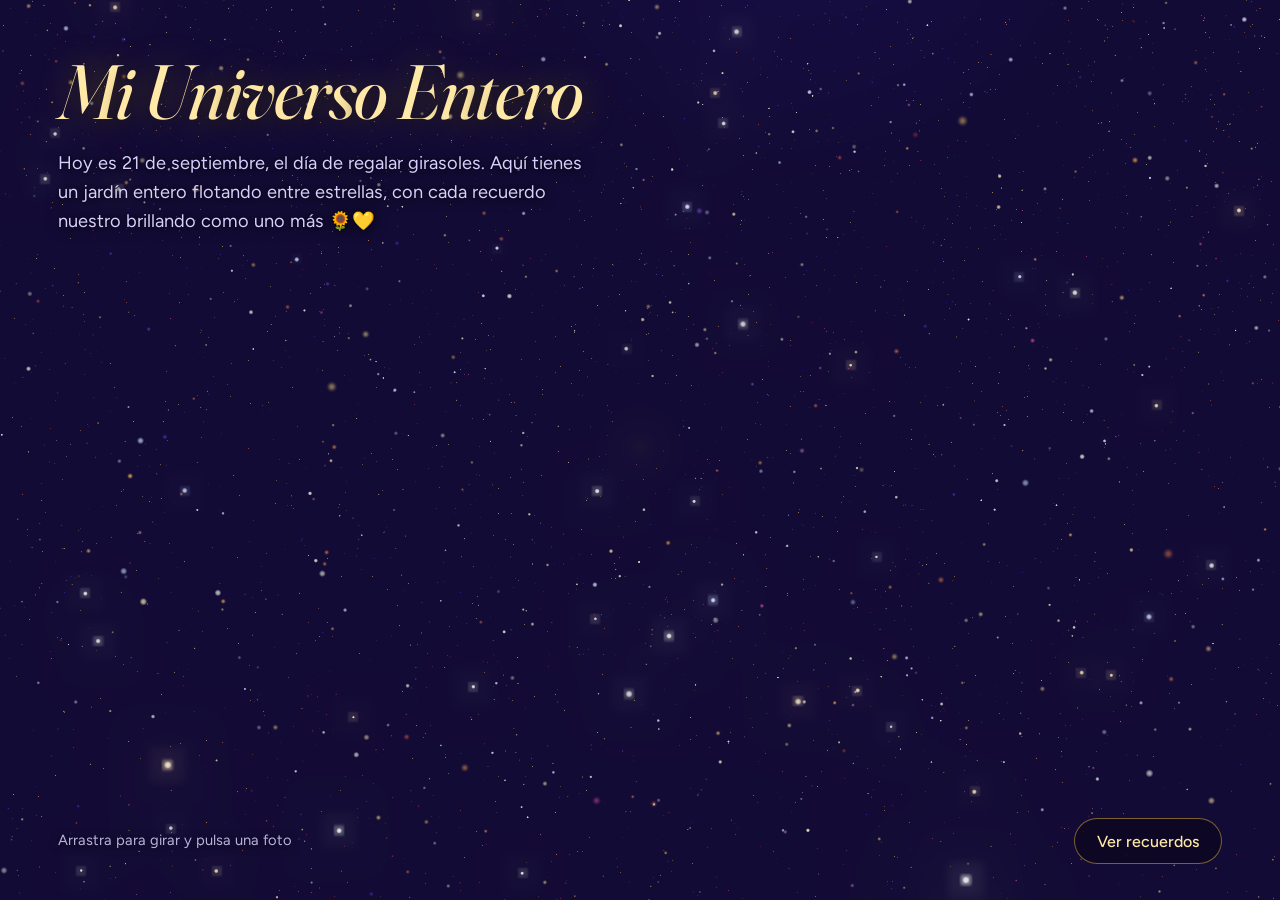
==== demo/index.html @ 22b1db02 "Añade una demo con fotos de ejemplo en /demo" ====
<!DOCTYPE html>
<html lang="es">
<head>
  <meta charset="UTF-8">
  <meta name="viewport" content="width=device-width, initial-scale=1, viewport-fit=cover">
  <title>Mi Universo Entero · demo</title>
  <meta name="description" content="Una galaxia con forma de girasol para el 21 de septiembre, con nuestros recuerdos flotando entre estrellas.">
  <meta name="robots" content="noindex">
  <meta name="theme-color" content="#05030f">
  <meta property="og:type" content="website">
  <meta property="og:title" content="Mi Universo Entero">
  <meta property="og:description" content="Una galaxia con forma de girasol para el 21 de septiembre.">
  <meta property="og:image" content="https://alejandronicolasdelalamo.github.io/21-de-septiembre/docs/portada-demo.jpg">
  <link rel="icon" href="../assets/favicon.svg" type="image/svg+xml">

  <link rel="preconnect" href="https://fonts.googleapis.com">
  <link rel="preconnect" href="https://fonts.gstatic.com" crossorigin>
  <link href="https://fonts.googleapis.com/css2?family=Figtree:wght@400;500;600&family=Fraunces:ital,opsz,wght@0,9..144,400..600;1,9..144,400..600&display=swap" rel="stylesheet">
  <link rel="stylesheet" href="../css/estilos.css">

  <!--
    Mejora progresiva: sin JavaScript (o sin WebGL) la página es una galería
    normal de fotos. Este guion marca que hay JavaScript y, si la escena 3D
    no llega a arrancar por cualquier motivo, devuelve la galería.
  -->
  <script>
    (function () {
      var raiz = document.documentElement;
      raiz.classList.add('js');
      function volverAGaleria() {
        if (!raiz.classList.contains('con-universo')) raiz.classList.add('sin-webgl');
      }
      window.addEventListener('error', volverAGaleria);
      setTimeout(volverAGaleria, 15000);
    })();
  </script>

  <script type="importmap">
    {
      "imports": {
        "three": "../vendor/three/three.module.min.js",
        "three/addons/": "../vendor/three/addons/"
      }
    }
  </script>
</head>
<body>
  <canvas class="universo" id="universo" aria-hidden="true"></canvas>

  <header class="cabecera">
    <!-- ✏️ Título y dedicatoria: cámbialos aquí. -->
    <h1 class="titulo" id="titulo">Mi Universo Entero</h1>
    <p class="dedicatoria">Hoy es 21 de septiembre, el día de regalar girasoles. Aquí tienes un jardín entero flotando entre estrellas, con cada recuerdo nuestro brillando como uno más 🌻💛</p>
  </header>

  <main>
    <!--
      ✏️ Las fotos: cada <figure> es un recuerdo. La escena 3D lee esta lista,
      así que para añadir, quitar o cambiar una foto basta con editarla aquí.
      El orden de la lista es el orden en que giran: la siguiente queda a la derecha.
    -->
    <section class="recuerdos" id="recuerdos" aria-label="Nuestros recuerdos">
      <figure class="recuerdo">
        <img src="fotos/01.jpg" alt="Un campo de girasoles al atardecer" width="800" height="800" loading="lazy">
        <figcaption>Donde empezó todo: un campo entero de girasoles 🌻</figcaption>
      </figure>
      <figure class="recuerdo">
        <img src="fotos/02.jpg" alt="El sol poniéndose sobre el mar" width="800" height="800" loading="lazy">
        <figcaption>El atardecer más bonito del verano 🌅</figcaption>
      </figure>
      <figure class="recuerdo">
        <img src="fotos/03.jpg" alt="Montañas azules bajo un cielo claro" width="800" height="800" loading="lazy">
        <figcaption>Subimos hasta arriba solo por estas vistas ⛰️</figcaption>
      </figure>
      <figure class="recuerdo">
        <img src="fotos/04.jpg" alt="Una noche de luna llena sobre las colinas" width="800" height="800" loading="lazy">
        <figcaption>La luna también quería venir con nosotros 🌕</figcaption>
      </figure>
      <figure class="recuerdo">
        <img src="fotos/05.jpg" alt="Una playa con el agua turquesa" width="800" height="800" loading="lazy">
        <figcaption>Agua turquesa y nada más que hacer 🌊</figcaption>
      </figure>
      <figure class="recuerdo">
        <img src="fotos/06.jpg" alt="La ciudad iluminada al anochecer" width="800" height="800" loading="lazy">
        <figcaption>Paseo nocturno por la ciudad ✨</figcaption>
      </figure>
      <figure class="recuerdo">
        <img src="fotos/07.jpg" alt="Una aurora boreal sobre las montañas" width="800" height="800" loading="lazy">
        <figcaption>Un cielo que parecía de otro planeta 💚</figcaption>
      </figure>
      <figure class="recuerdo">
        <img src="fotos/08.jpg" alt="Un bosque de pinos entre la niebla" width="800" height="800" loading="lazy">
        <figcaption>Perdidos (a propósito) en el bosque 🌲</figcaption>
      </figure>
      <figure class="recuerdo">
        <img src="fotos/09.jpg" alt="Dunas del desierto con el sol bajo" width="800" height="800" loading="lazy">
        <figcaption>Arena hasta donde alcanza la vista 🏜️</figcaption>
      </figure>
      <figure class="recuerdo">
        <img src="fotos/10.jpg" alt="Un lago que refleja las montañas al amanecer" width="800" height="800" loading="lazy">
        <figcaption>Madrugar mereció la pena 🌄</figcaption>
      </figure>
      <figure class="recuerdo">
        <img src="fotos/11.jpg" alt="Luces de la calle tras una ventana con lluvia" width="800" height="800" loading="lazy">
        <figcaption>Tarde de lluvia, manta y película ☔</figcaption>
      </figure>
      <figure class="recuerdo">
        <img src="fotos/12.jpg" alt="Un girasol de cerca" width="800" height="800" loading="lazy">
        <figcaption>Un girasol para cada día del año 💛</figcaption>
      </figure>
    </section>
  </main>

  <div class="controles" id="controles">
    <p class="pista" id="pista"></p>
    <button class="boton" id="verRecuerdos" type="button">Ver recuerdos</button>
  </div>

  <div class="visor" id="visor" role="group" aria-label="Recuerdo ampliado" tabindex="-1" hidden>
    <button class="visor__boton" id="anterior" type="button" aria-label="Recuerdo anterior">
      <svg viewBox="0 0 24 24" aria-hidden="true"><path d="M15 5l-7 7 7 7"/></svg>
    </button>
    <p class="visor__cuenta" id="cuenta" aria-hidden="true"></p>
    <button class="visor__boton" id="siguiente" type="button" aria-label="Recuerdo siguiente">
      <svg viewBox="0 0 24 24" aria-hidden="true"><path d="M9 5l7 7-7 7"/></svg>
    </button>
    <button class="visor__boton visor__boton--cerrar" id="cerrar" type="button" aria-label="Volver al universo">
      <svg viewBox="0 0 24 24" aria-hidden="true"><path d="M6 6l12 12M18 6L6 18"/></svg>
    </button>
  </div>
  <p class="solo-lectores" id="anuncio" aria-live="polite"></p>

  <div class="carga" id="carga" role="status">
    <svg class="carga__flor" viewBox="-50 -50 100 100" aria-hidden="true">
      <g fill="#ffcf40">
        <ellipse rx="7" ry="20" cy="-27"/>
        <ellipse rx="7" ry="20" cy="-27" transform="rotate(45)"/>
        <ellipse rx="7" ry="20" cy="-27" transform="rotate(90)"/>
        <ellipse rx="7" ry="20" cy="-27" transform="rotate(135)"/>
        <ellipse rx="7" ry="20" cy="-27" transform="rotate(180)"/>
        <ellipse rx="7" ry="20" cy="-27" transform="rotate(225)"/>
        <ellipse rx="7" ry="20" cy="-27" transform="rotate(270)"/>
        <ellipse rx="7" ry="20" cy="-27" transform="rotate(315)"/>
      </g>
      <circle r="13" fill="#6e3a10"/>
    </svg>
    <p>Sembrando girasoles…</p>
  </div>

  <script type="module" src="../js/main.js"></script>
</body>
</html>
---- css/estilos.css ----
/* ==========================================================================
   Mi Universo Entero · 21 de septiembre

   La página tiene tres estados, marcados con clases en <html>:
     (ninguna)        sin JavaScript: galería de fotos normal
     .js              hay JavaScript: se muestra la pantalla de carga
     .con-universo    la escena 3D está en marcha: la galería se oculta
     .sin-webgl       la escena no pudo arrancar: vuelve la galería
   Además: .listo (terminó la carga) y .viendo (hay una foto ampliada).
   ========================================================================== */

:root {
  --espacio: #05030f;
  --oro: #ffcf40;
  --oro-claro: #ffe9a8;
  --lila: #d6cfff;
  --violeta: #8a6cff;
  --papel: #fbf5e9;
  --tinta: #3a2412;

  --titular: 'Fraunces', Georgia, 'Times New Roman', serif;
  --texto: 'Figtree', system-ui, -apple-system, 'Segoe UI', sans-serif;

  --borde: clamp(20px, 4.5vw, 64px);
  --suave: cubic-bezier(0.22, 1, 0.36, 1);
}

*,
*::before,
*::after {
  box-sizing: border-box;
}

html {
  background: var(--espacio);
}

body {
  margin: 0;
  min-height: 100vh;
  min-height: 100dvh;
  background:
    radial-gradient(60vmax 60vmax at 80% -10%, rgba(138, 108, 255, 0.22), transparent 70%),
    radial-gradient(50vmax 50vmax at 0% 100%, rgba(255, 157, 46, 0.12), transparent 70%),
    var(--espacio);
  color: var(--lila);
  font-family: var(--texto);
  line-height: 1.6;
  -webkit-font-smoothing: antialiased;
  -webkit-tap-highlight-color: transparent;
}

h1,
p,
figure {
  margin: 0;
}

.solo-lectores {
  position: absolute;
  width: 1px;
  height: 1px;
  overflow: hidden;
  clip-path: inset(50%);
  white-space: nowrap;
}

:focus-visible {
  outline: 2px solid var(--oro);
  outline-offset: 3px;
}

/* ---------------------------------------------------------------- cabecera */

.cabecera {
  padding: calc(clamp(28px, 6vh, 64px) + env(safe-area-inset-top, 0px)) var(--borde) 0;
  max-width: 46rem;
}

.titulo {
  font-family: var(--titular);
  font-style: italic;
  font-weight: 400;
  font-size: clamp(2.3rem, 1.3rem + 4.6vw, 4.8rem);
  font-variation-settings: 'opsz' 144;
  line-height: 1;
  letter-spacing: -0.02em;
  color: var(--oro-claro);
  text-shadow: 0 0 34px rgba(255, 207, 64, 0.35), 0 2px 18px rgba(5, 3, 15, 0.8);
}

.titulo__letra {
  display: inline-block;
  white-space: pre;
}

.dedicatoria {
  margin-top: clamp(12px, 2vh, 22px);
  max-width: 34rem;
  font-size: clamp(0.98rem, 0.92rem + 0.3vw, 1.14rem);
  text-shadow: 0 1px 14px rgba(5, 3, 15, 0.95), 0 0 3px rgba(5, 3, 15, 0.9);
  text-wrap: pretty;
}

/* ---------------------------------------- galería (sin JavaScript o sin WebGL) */

.recuerdos {
  display: grid;
  grid-template-columns: repeat(auto-fill, minmax(min(100%, 240px), 1fr));
  gap: clamp(20px, 3vw, 36px);
  padding: clamp(32px, 6vh, 64px) var(--borde) clamp(48px, 8vh, 96px);
  max-width: 1200px;
}

.recuerdo {
  padding: 14px 14px 0;
  border-radius: 6px;
  background: linear-gradient(#fdf8ee, #f0e5d0);
  box-shadow: 0 14px 40px rgba(0, 0, 0, 0.5);
  color: var(--tinta);
  rotate: -1.2deg;
}

.recuerdo:nth-child(even) {
  rotate: 1.4deg;
}

.recuerdo:nth-child(3n) {
  rotate: -0.4deg;
}

.recuerdo img {
  display: block;
  width: 100%;
  height: auto;
  aspect-ratio: 1;
  object-fit: cover;
  outline: 1px solid rgba(58, 36, 18, 0.2);
  outline-offset: -1px;
}

.recuerdo figcaption {
  display: grid;
  place-items: center;
  min-height: 4.4em;
  padding: 10px 6px 14px;
  font-family: var(--titular);
  font-style: italic;
  font-weight: 500;
  font-size: 1.06rem;
  line-height: 1.3;
  text-align: center;
  text-wrap: balance;
}

/* Elementos que solo existen con la escena 3D. */
.universo,
.controles,
.carga {
  display: none;
}

/* ------------------------------------------------------- pantalla de carga */

.js:not(.sin-webgl) .carga {
  position: fixed;
  inset: 0;
  z-index: 10;
  display: grid;
  place-content: center;
  justify-items: center;
  gap: 18px;
  background: var(--espacio);
  color: var(--oro-claro);
  font-family: var(--titular);
  font-style: italic;
  font-size: 1.1rem;
  transition: opacity 0.9s ease, visibility 0.9s;
}

.carga__flor {
  width: 64px;
  height: 64px;
  animation: girar 6s linear infinite;
}

.listo .carga {
  opacity: 0;
  visibility: hidden;
}

@keyframes girar {
  to {
    rotate: 1turn;
  }
}

/* --------------------------------------------------------------- escena 3D */

.con-universo,
.con-universo body {
  height: 100%;
  overflow: hidden;
}

.con-universo body {
  background: var(--espacio);
  overscroll-behavior: none;
}

.con-universo main {
  display: none;
}

.con-universo .universo {
  position: fixed;
  inset: 0;
  display: block;
  width: 100%;
  height: 100%;
  touch-action: none;
  cursor: grab;
}

.con-universo .universo:active {
  cursor: grabbing;
}

.con-universo .cabecera {
  position: fixed;
  inset: 0 auto auto 0;
  z-index: 2;
  pointer-events: none;
  transition: opacity 0.5s ease;
}

/* Entrada: las letras del título se enfocan una a una mientras se forma la flor. */
.con-universo .titulo__letra {
  opacity: 0;
  filter: blur(10px);
  translate: 0 0.25em;
}

.con-universo .dedicatoria,
.con-universo .controles {
  opacity: 0;
}

.con-universo.listo .titulo__letra {
  opacity: 1;
  filter: none;
  translate: none;
  transition: opacity 0.9s var(--suave), filter 0.9s var(--suave), translate 0.9s var(--suave);
  transition-delay: calc(var(--i) * 55ms + 900ms);
}

.con-universo.listo .dedicatoria {
  opacity: 1;
  transition: opacity 1.4s ease 2.3s;
}

.con-universo.listo .controles {
  opacity: 1;
  transition: opacity 1.2s ease 3.8s;
}

/* -------------------------------------------------------------- controles */

.con-universo .controles {
  position: fixed;
  inset: auto 0 0 0;
  z-index: 2;
  display: flex;
  align-items: center;
  justify-content: space-between;
  gap: 16px;
  padding: 0 var(--borde) calc(clamp(18px, 4vh, 36px) + env(safe-area-inset-bottom, 0px));
  pointer-events: none;
}

.pista {
  font-size: 0.92rem;
  color: rgba(214, 207, 255, 0.85);
  text-shadow: 0 1px 10px var(--espacio);
  transition: opacity 0.8s ease;
}

.pista.oculta {
  opacity: 0;
}

.boton,
.visor {
  border: 1px solid rgba(255, 207, 64, 0.45);
  background: rgba(10, 6, 26, 0.6);
  backdrop-filter: blur(12px);
  -webkit-backdrop-filter: blur(12px);
}

.boton {
  flex: none;
  min-height: 46px;
  padding: 0 22px;
  border-radius: 999px;
  color: var(--oro-claro);
  font: 500 1rem var(--texto);
  cursor: pointer;
  pointer-events: auto;
  transition: background-color 0.2s ease, border-color 0.2s ease, color 0.2s ease;
}

.boton:hover {
  background: var(--oro);
  border-color: var(--oro);
  color: #1c1202;
}

@media (max-width: 640px) {
  .con-universo .controles {
    flex-direction: column;
    gap: 10px;
    text-align: center;
  }
}

/* ------------------------------------------------------------------ visor */

.visor[hidden] {
  display: none;
}

.visor {
  position: fixed;
  left: 50%;
  bottom: calc(clamp(18px, 4vh, 36px) + env(safe-area-inset-bottom, 0px));
  z-index: 3;
  translate: -50% 0;
  display: flex;
  align-items: center;
  gap: 4px;
  padding: 5px;
  border-radius: 999px;
  animation: subir 0.5s var(--suave) backwards;
}

/* El contenedor recibe el foco solo para situar el teclado; no es un control. */
.visor:focus {
  outline: none;
}

.visor__boton {
  display: grid;
  place-items: center;
  width: 46px;
  height: 46px;
  padding: 0;
  border: 0;
  border-radius: 50%;
  background: none;
  color: var(--oro-claro);
  cursor: pointer;
  transition: background-color 0.2s ease;
}

.visor__boton:hover {
  background: rgba(255, 207, 64, 0.18);
}

.visor__boton svg {
  width: 22px;
  height: 22px;
  fill: none;
  stroke: currentColor;
  stroke-width: 2;
  stroke-linecap: round;
  stroke-linejoin: round;
}

.visor__boton--cerrar {
  margin-left: 4px;
  border-left: 1px solid rgba(255, 207, 64, 0.25);
  border-radius: 0 50% 50% 0;
}

.visor__cuenta {
  min-width: 5.2em;
  color: var(--papel);
  font-size: 0.98rem;
  font-variant-numeric: tabular-nums;
  text-align: center;
}

@keyframes subir {
  from {
    opacity: 0;
    translate: -50% 14px;
  }
}

.viendo .cabecera,
.viendo .controles {
  opacity: 0 !important;
  visibility: hidden;
  transition: opacity 0.4s ease, visibility 0.4s !important;
}

/* ------------------------------------------------------ movimiento reducido */

@media (prefers-reduced-motion: reduce) {
  .carga__flor,
  .visor {
    animation: none;
  }

  .con-universo.listo .titulo__letra,
  .con-universo.listo .dedicatoria,
  .con-universo.listo .controles {
    transition-duration: 0.01s;
    transition-delay: 0s;
  }
}
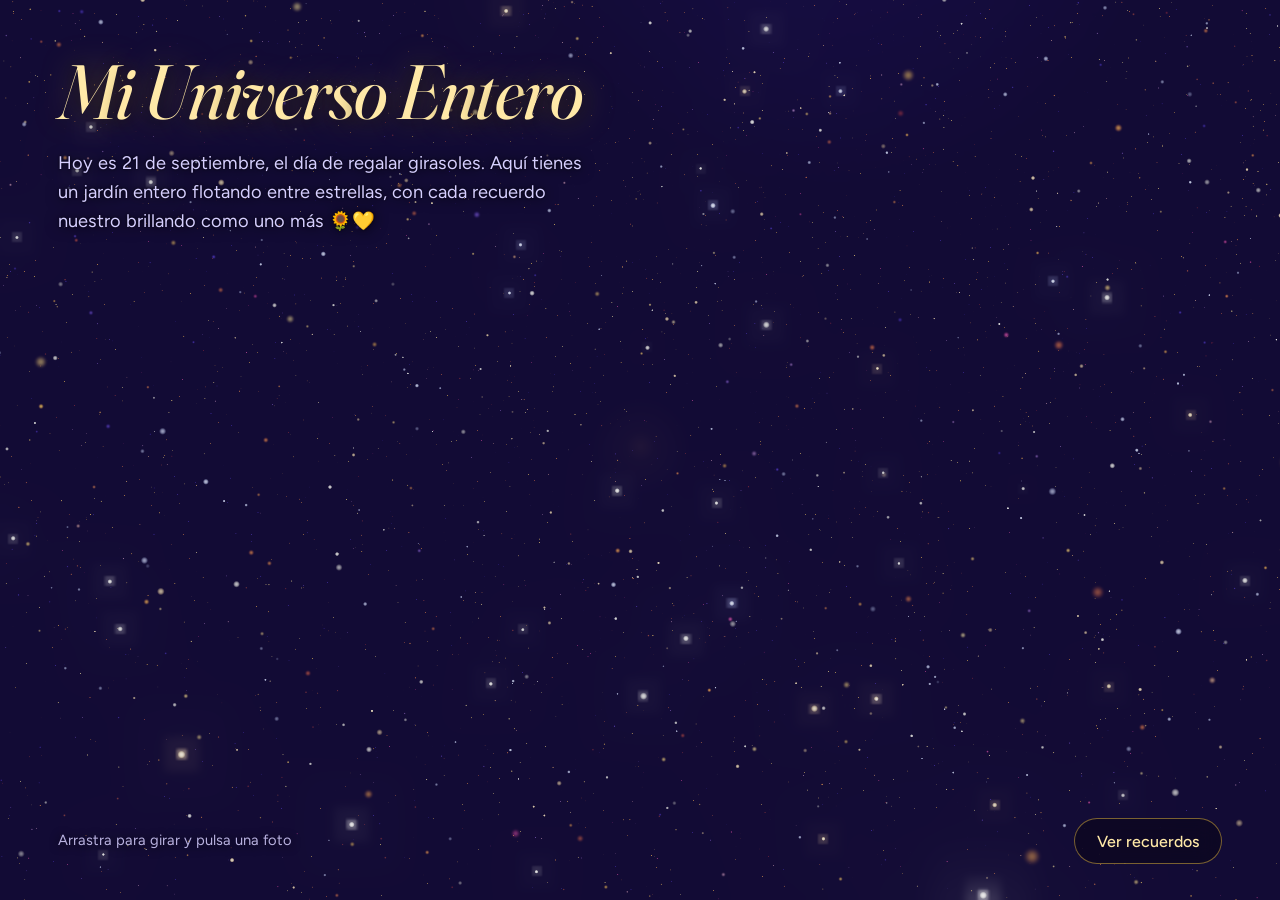
==== commit 4b83eda0: "Capturas del README con la demo de fotos de ejemplo" ====
--- a/demo/index.html
+++ b/demo/index.html
@@ -10,7 +10,7 @@
   <meta property="og:type" content="website">
   <meta property="og:title" content="Mi Universo Entero">
   <meta property="og:description" content="Una galaxia con forma de girasol para el 21 de septiembre.">
-  <meta property="og:image" content="https://alejandronicolasdelalamo.github.io/21-de-septiembre/docs/portada-demo.jpg">
+  <meta property="og:image" content="https://alejandronicolasdelalamo.github.io/21-de-septiembre/docs/portada.jpg">
   <link rel="icon" href="../assets/favicon.svg" type="image/svg+xml">
 
   <link rel="preconnect" href="https://fonts.googleapis.com">
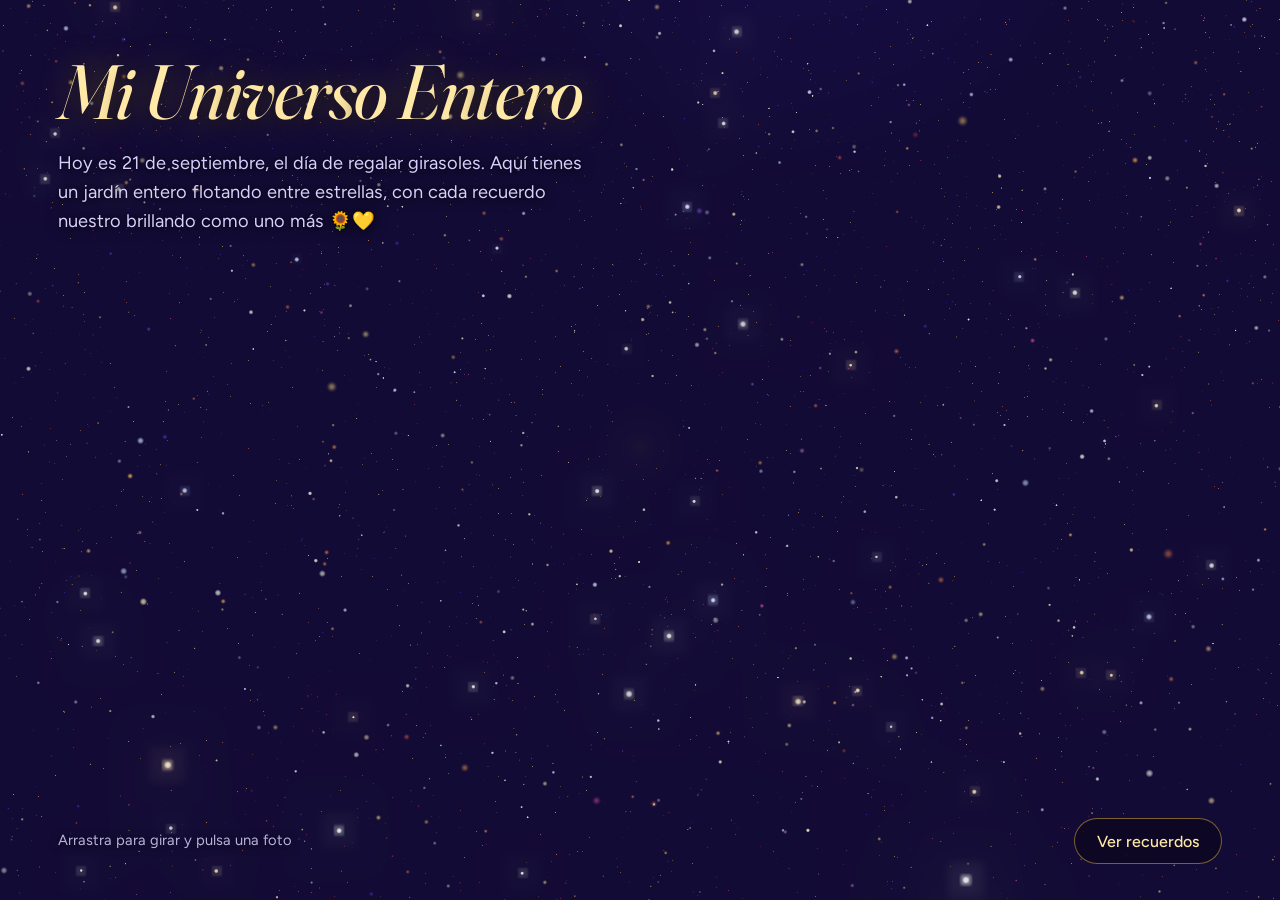
==== commit bf115924: "Revert "Capturas del README con la demo de fotos de ejemplo" This reverts commit 4b83eda0f94f4005dde" ====
--- a/demo/index.html
+++ b/demo/index.html
@@ -10,7 +10,7 @@
   <meta property="og:type" content="website">
   <meta property="og:title" content="Mi Universo Entero">
   <meta property="og:description" content="Una galaxia con forma de girasol para el 21 de septiembre.">
-  <meta property="og:image" content="https://alejandronicolasdelalamo.github.io/21-de-septiembre/docs/portada.jpg">
+  <meta property="og:image" content="https://alejandronicolasdelalamo.github.io/21-de-septiembre/docs/portada-demo.jpg">
   <link rel="icon" href="../assets/favicon.svg" type="image/svg+xml">
 
   <link rel="preconnect" href="https://fonts.googleapis.com">
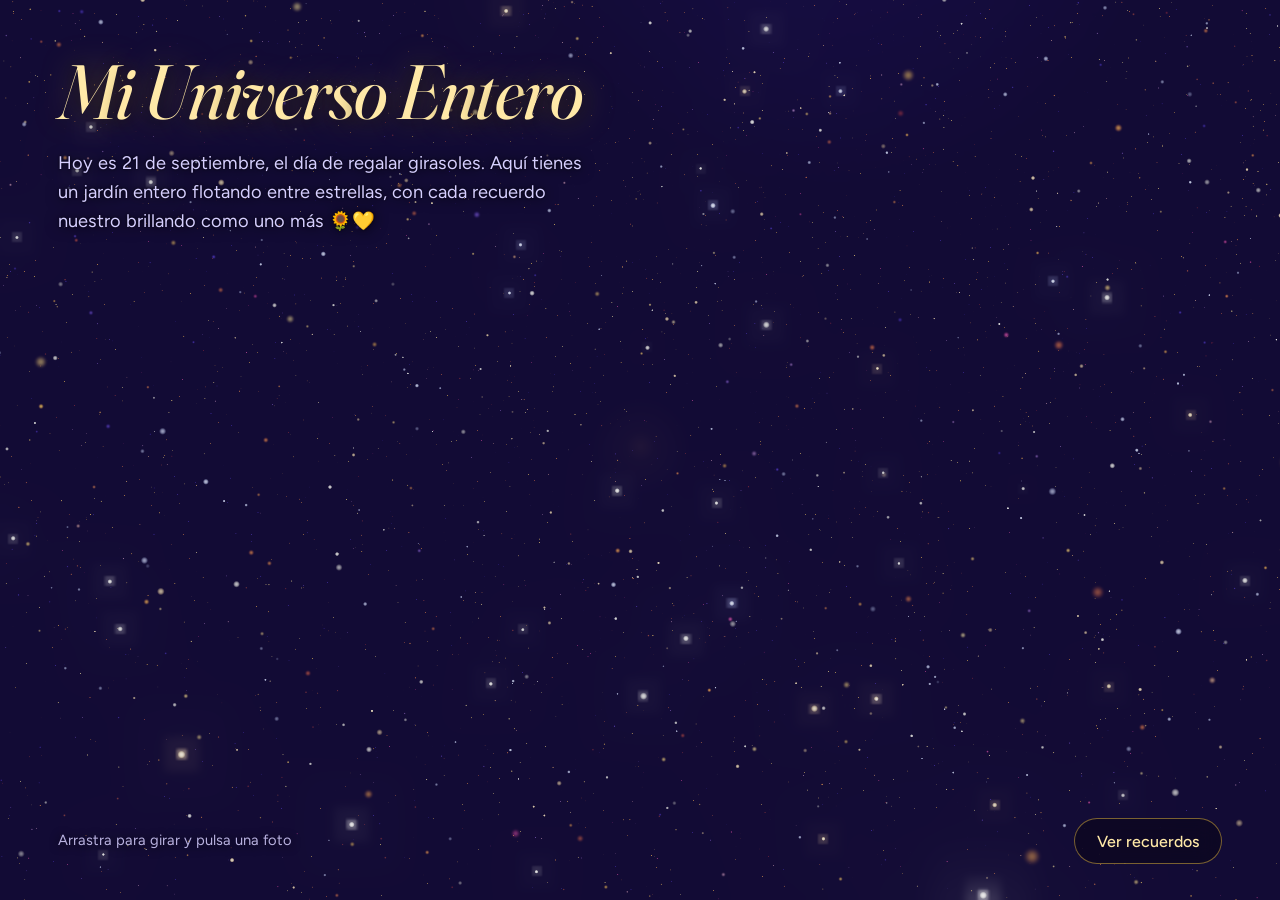
==== commit f27ce94b: "README propio para la demo con fotos de ejemplo" ====
--- a/demo/index.html
+++ b/demo/index.html
@@ -10,7 +10,7 @@
   <meta property="og:type" content="website">
   <meta property="og:title" content="Mi Universo Entero">
   <meta property="og:description" content="Una galaxia con forma de girasol para el 21 de septiembre.">
-  <meta property="og:image" content="https://alejandronicolasdelalamo.github.io/21-de-septiembre/docs/portada-demo.jpg">
+  <meta property="og:image" content="https://alejandronicolasdelalamo.github.io/21-de-septiembre/demo/docs/portada.jpg">
   <link rel="icon" href="../assets/favicon.svg" type="image/svg+xml">
 
   <link rel="preconnect" href="https://fonts.googleapis.com">
